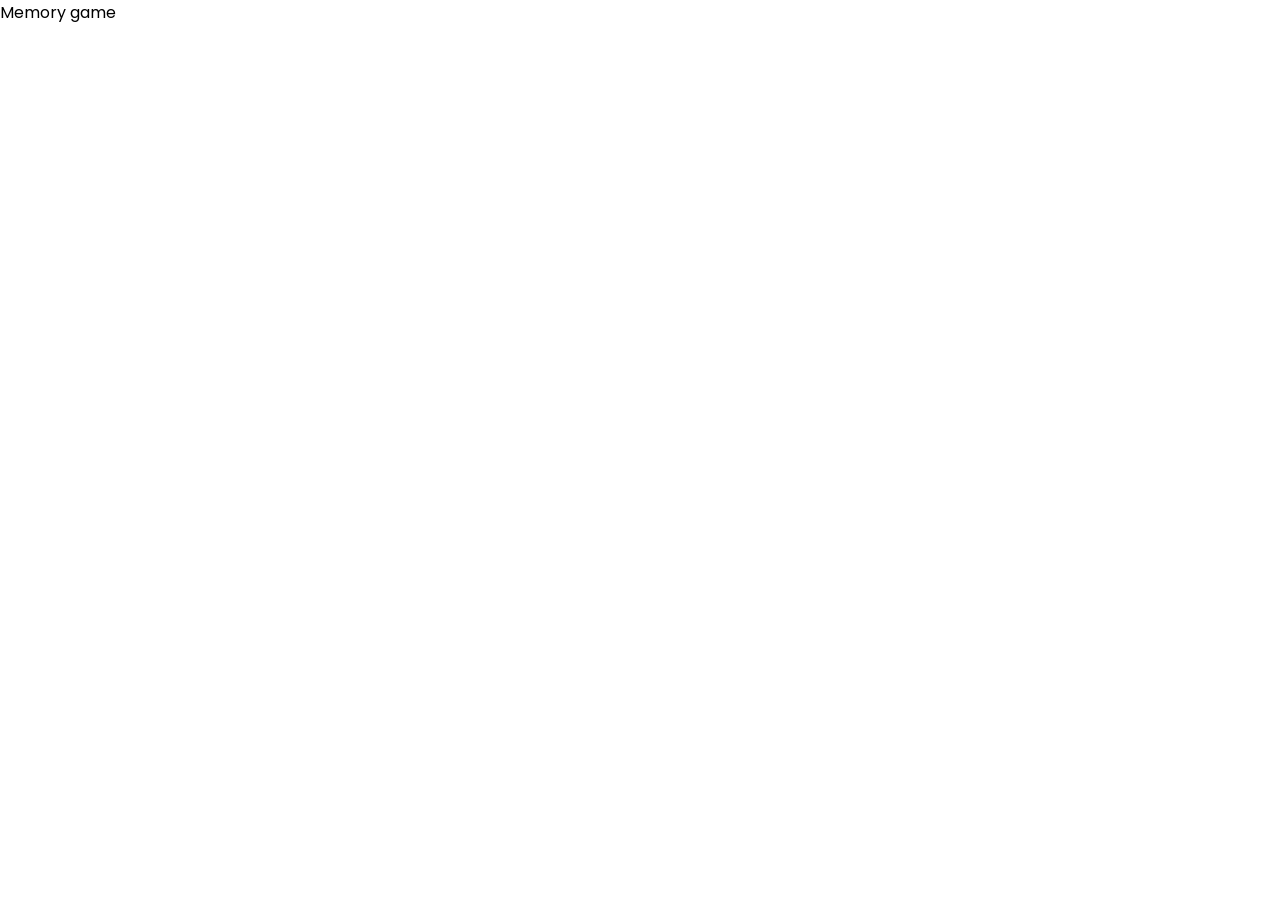
==== Website/HTML/Main Page.html @ f71be6ed "Start Page is done * Start page is now fully functional and responsive. * File structure is also cha" ====
<!DOCTYPE html>
<html lang="en">
  <head>
    <meta charset="UTF-8" />
    <meta http-equiv="X-UA-Compatible" content="IE=edge" />
    <meta name="viewport" content="width=device-width, initial-scale=1.0" />
    <!-- css link -->
    <link rel="stylesheet" href="/Website/Styles/Memory Game.css" />
    <!-- font link -->
    <link rel="preconnect" href="https://fonts.googleapis.com" />
    <link rel="preconnect" href="https://fonts.gstatic.com" crossorigin />
    <link
      href="https://fonts.googleapis.com/css2?family=Poppins&display=swap"
      rel="stylesheet"
    />
    <title>Memory Game</title>
  </head>
  <body>
    Memory game
  </body>
</html>
<script src="/Website/Script/Memory Game.js"></script>
---- Website/Styles/Memory Game.css ----
* {
  box-sizing: border-box;
  margin: 0;
  padding: 0;
  font-family: "Poppins", sans-serif;
}
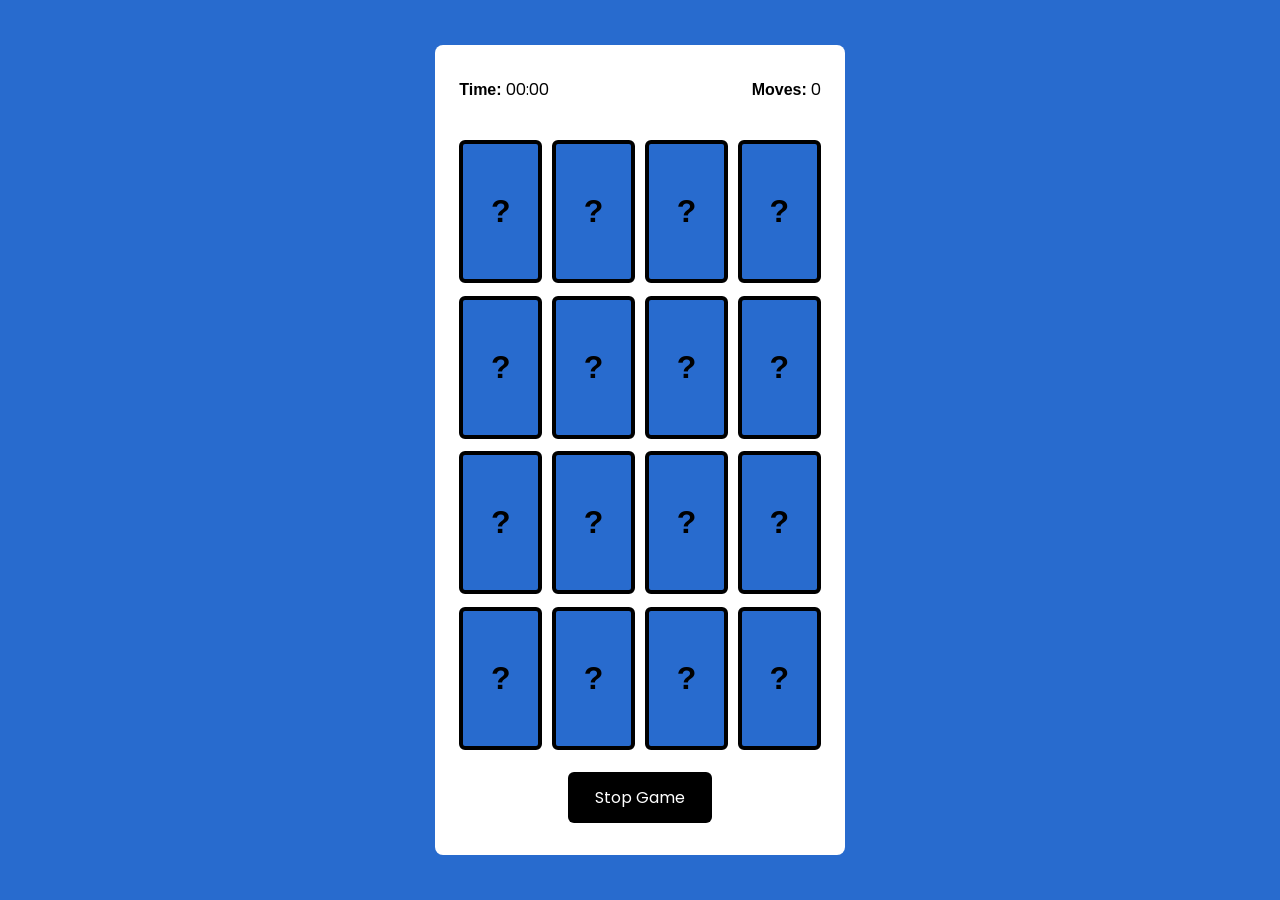
==== commit 240e77a6: "Started working on the main page" ====
--- a/Website/HTML/Main Page.html
+++ b/Website/HTML/Main Page.html
@@ -5,7 +5,7 @@
     <meta http-equiv="X-UA-Compatible" content="IE=edge" />
     <meta name="viewport" content="width=device-width, initial-scale=1.0" />
     <!-- css link -->
-    <link rel="stylesheet" href="/Website/Styles/Memory Game.css" />
+    <link rel="stylesheet" href="/Website/Styles/Main Page.css" />
     <!-- font link -->
     <link rel="preconnect" href="https://fonts.googleapis.com" />
     <link rel="preconnect" href="https://fonts.gstatic.com" crossorigin />
@@ -16,7 +16,114 @@
     <title>Memory Game</title>
   </head>
   <body>
-    Memory game
+    <div class="wrapper">
+      <!-- board -->
+      <div class="board">
+        <!-- stats -->
+        <div class="stats">
+          <div class="time">
+            <span class="label">Time:</span>
+            <span id="minute">00</span>:<span id="second">00</span>
+          </div>
+          <div class="moves">
+            <span class="label">Moves:</span>
+            <span id="moves">0</span>
+          </div>
+        </div>
+
+        <!-- cards -->
+        <div class="card-container">
+          <!-- to be filled by js -->
+          <!-- c1 -->
+          <div class="card">
+            <div class="face back-face">?</div>
+            <div class="face front-face">S</div>
+          </div>
+          <!-- c2 -->
+          <div class="card">
+            <div class="face back-face">?</div>
+            <div class="face front-face">X</div>
+          </div>
+          <!-- c3 -->
+          <div class="card">
+            <div class="face back-face">?</div>
+            <div class="face front-face">X</div>
+          </div>
+          <!-- c4 -->
+          <div class="card">
+            <div class="face back-face">?</div>
+            <div class="face front-face">X</div>
+          </div>
+          <!-- c5 -->
+          <div class="card">
+            <div class="face back-face">?</div>
+            <div class="face front-face">X</div>
+          </div>
+          <!-- c5 -->
+          <div class="card">
+            <div class="face back-face">?</div>
+            <div class="face front-face">X</div>
+          </div>
+          <!-- c5 -->
+          <div class="card">
+            <div class="face back-face">?</div>
+            <div class="face front-face">X</div>
+          </div>
+          <!-- c5 -->
+          <div class="card">
+            <div class="face back-face">?</div>
+            <div class="face front-face">X</div>
+          </div>
+          <!-- c5 -->
+          <div class="card">
+            <div class="face back-face">?</div>
+            <div class="face front-face">X</div>
+          </div>
+          <!-- c5 -->
+          <div class="card">
+            <div class="face back-face">?</div>
+            <div class="face front-face">X</div>
+          </div>
+          <!-- c5 -->
+          <div class="card">
+            <div class="face back-face">?</div>
+            <div class="face front-face">X</div>
+          </div>
+          <!-- c5 -->
+          <div class="card">
+            <div class="face back-face">?</div>
+            <div class="face front-face">X</div>
+          </div>
+          <!-- c5 -->
+          <div class="card">
+            <div class="face back-face">?</div>
+            <div class="face front-face">X</div>
+          </div>
+          <!-- c5 -->
+          <div class="card">
+            <div class="face back-face">?</div>
+            <div class="face front-face">X</div>
+          </div>
+          <!-- c5 -->
+          <div class="card">
+            <div class="face back-face">?</div>
+            <div class="face front-face">X</div>
+          </div>
+          <!-- c5 -->
+          <div class="card">
+            <div class="face back-face">?</div>
+            <div class="face front-face">X</div>
+          </div>
+        </div>
+
+        <!-- stop button -->
+        <div class="button">
+          <button id="stopBtn">Stop Game</button>
+        </div>
+      </div>
+    </div>
+
+    <!-- js link -->
+    <script src="/Website/Script/Main Page.js"></script>
   </body>
 </html>
-<script src="/Website/Script/Memory Game.js"></script>
--- a/Website/Styles/Main Page.css
+++ b/Website/Styles/Main Page.css
@@ -0,0 +1,124 @@
+* {
+  box-sizing: border-box;
+  padding: 0;
+  margin: 0;
+  font-family: "Poppins", sans-serif;
+}
+
+:root {
+  --primary-color: #286bce;
+  --secondary-color: #fff;
+  --text-color: #000;
+}
+
+body {
+  display: flex;
+  justify-content: center;
+  align-items: center;
+  height: 100vh;
+  background: var(--primary-color);
+}
+
+.wrapper {
+  display: flex;
+  justify-content: center;
+  align-items: center;
+  width: 80vw;
+  height: 90%;
+}
+
+.board {
+  display: flex;
+  flex-direction: column;
+  justify-content: left;
+  height: 100%;
+  width: 40%;
+  padding: 2rem 1.5rem;
+  border-radius: 8px;
+  background: var(--secondary-color);
+}
+
+/* stats */
+.board .stats {
+  display: flex;
+  justify-content: space-between;
+  align-items: center;
+  padding-bottom: 2rem;
+}
+
+.label {
+  font-weight: 600;
+}
+
+/* card container */
+.card-container,
+.card,
+.face {
+  display: flex;
+  justify-content: center;
+  align-items: center;
+}
+
+.card-container {
+  width: 100%;
+  height: 100%;
+  flex-wrap: wrap;
+  justify-content: space-between;
+}
+
+.card-container .card {
+  position: relative;
+  width: 23%;
+  height: 23%;
+  /* width: calc(100% / 4 - 0.4rem); */
+  /* height: calc(100% / 4 - 0.4rem); */
+}
+
+.card .face {
+  position: absolute;
+  cursor: pointer;
+  width: 100%;
+  height: 100%;
+  border-radius: 6px;
+  border: solid 4px var(--text-color);
+  background: var(--primary-color);
+  backface-visibility: hidden;
+  transition: 0.6s;
+}
+
+.card .face.front-face {
+  transform: rotateY(-180deg);
+}
+.card .face.back-face {
+  font-size: 2rem;
+  font-weight: 600;
+}
+
+.card:hover .back-face {
+  transform: rotateY(180deg);
+}
+
+.card:hover .front-face {
+  transform: rotateY(0);
+}
+
+/* stop button */
+.button {
+  padding-top: 1rem;
+  width: 100%;
+  text-align: center;
+}
+
+.button button {
+  height: 3.2rem;
+  width: 9rem;
+  font-size: 1rem;
+  border: none;
+  border-radius: 6px;
+  background: var(--text-color);
+  color: var(--secondary-color);
+}
+
+button:active {
+  transform: scale(0.9);
+}
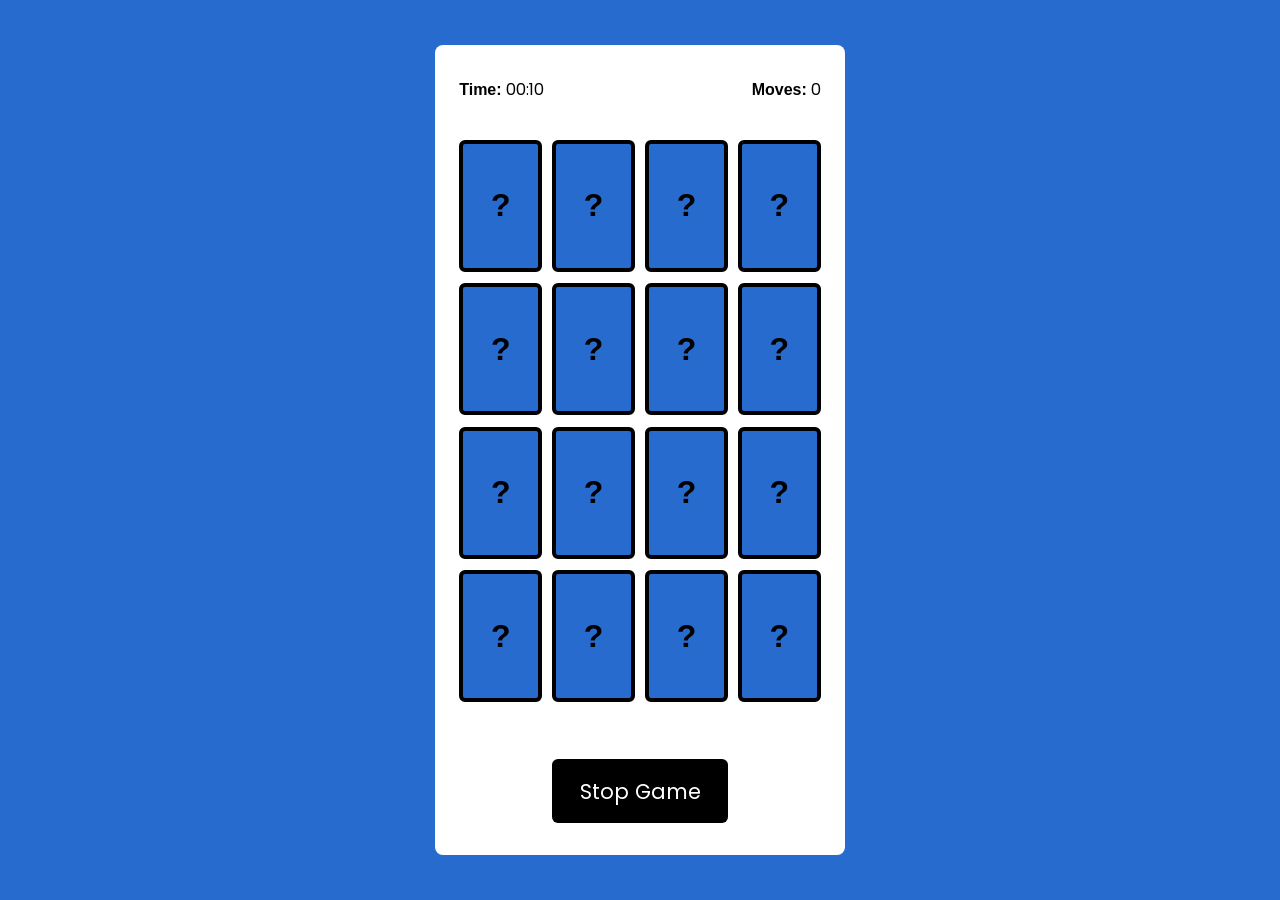
==== commit 473953f1: "Finished everything except the responsiveness" ====
--- a/Website/HTML/Main Page.html
+++ b/Website/HTML/Main Page.html
@@ -34,91 +34,25 @@
         <!-- cards -->
         <div class="card-container">
           <!-- to be filled by js -->
-          <!-- c1 -->
-          <div class="card">
-            <div class="face back-face">?</div>
-            <div class="face front-face">S</div>
-          </div>
-          <!-- c2 -->
-          <div class="card">
-            <div class="face back-face">?</div>
-            <div class="face front-face">X</div>
-          </div>
-          <!-- c3 -->
-          <div class="card">
-            <div class="face back-face">?</div>
-            <div class="face front-face">X</div>
-          </div>
-          <!-- c4 -->
-          <div class="card">
-            <div class="face back-face">?</div>
-            <div class="face front-face">X</div>
-          </div>
-          <!-- c5 -->
-          <div class="card">
-            <div class="face back-face">?</div>
-            <div class="face front-face">X</div>
-          </div>
-          <!-- c5 -->
-          <div class="card">
-            <div class="face back-face">?</div>
-            <div class="face front-face">X</div>
-          </div>
-          <!-- c5 -->
-          <div class="card">
-            <div class="face back-face">?</div>
-            <div class="face front-face">X</div>
-          </div>
-          <!-- c5 -->
-          <div class="card">
-            <div class="face back-face">?</div>
-            <div class="face front-face">X</div>
-          </div>
-          <!-- c5 -->
-          <div class="card">
-            <div class="face back-face">?</div>
-            <div class="face front-face">X</div>
-          </div>
-          <!-- c5 -->
-          <div class="card">
-            <div class="face back-face">?</div>
-            <div class="face front-face">X</div>
-          </div>
-          <!-- c5 -->
-          <div class="card">
-            <div class="face back-face">?</div>
-            <div class="face front-face">X</div>
-          </div>
-          <!-- c5 -->
-          <div class="card">
-            <div class="face back-face">?</div>
-            <div class="face front-face">X</div>
-          </div>
-          <!-- c5 -->
-          <div class="card">
-            <div class="face back-face">?</div>
-            <div class="face front-face">X</div>
-          </div>
-          <!-- c5 -->
-          <div class="card">
-            <div class="face back-face">?</div>
-            <div class="face front-face">X</div>
-          </div>
-          <!-- c5 -->
-          <div class="card">
-            <div class="face back-face">?</div>
-            <div class="face front-face">X</div>
-          </div>
-          <!-- c5 -->
-          <div class="card">
-            <div class="face back-face">?</div>
-            <div class="face front-face">X</div>
-          </div>
         </div>
 
         <!-- stop button -->
         <div class="button">
           <button id="stopBtn">Stop Game</button>
+        </div>
+      </div>
+
+      <!-- win page -->
+      <div class="win-page">
+        <div class="result">
+          <h1>You Won</h1>
+          <h3 class="total-moves">Moves : <span id="total-moves">0</span></h3>
+          <h3 class="total-time">
+            Time : <span id="total-min">00</span>:<span id="total-sec">00</span>
+          </h3>
+        </div>
+        <div class="button">
+          <button id="playAgainBtn">Play Again</button>
         </div>
       </div>
     </div>
--- a/Website/Styles/Main Page.css
+++ b/Website/Styles/Main Page.css
@@ -89,16 +89,20 @@
 .card .face.front-face {
   transform: rotateY(-180deg);
 }
+.face.front-face img {
+  width: 100%;
+  height: 100%;
+}
 .card .face.back-face {
   font-size: 2rem;
   font-weight: 600;
 }
 
-.card:hover .back-face {
+.card.flipped .back-face {
   transform: rotateY(180deg);
 }
 
-.card:hover .front-face {
+.card.flipped .front-face {
   transform: rotateY(0);
 }
 
@@ -119,6 +123,33 @@
   color: var(--secondary-color);
 }
 
+/* You won page */
+.win-page {
+  display: none;
+}
+
+.result,
+.button {
+  width: 100%;
+  text-align: center;
+}
+
+.result h1 {
+  font-size: 3rem;
+  font-weight: 800;
+  margin-bottom: 2.2rem;
+}
+
+.button button {
+  cursor: pointer;
+  width: 11rem;
+  height: 4rem;
+  font-size: 1.3rem;
+  border: none;
+  border-radius: 6px;
+  margin-top: 2.2rem;
+}
+
 button:active {
   transform: scale(0.9);
 }
